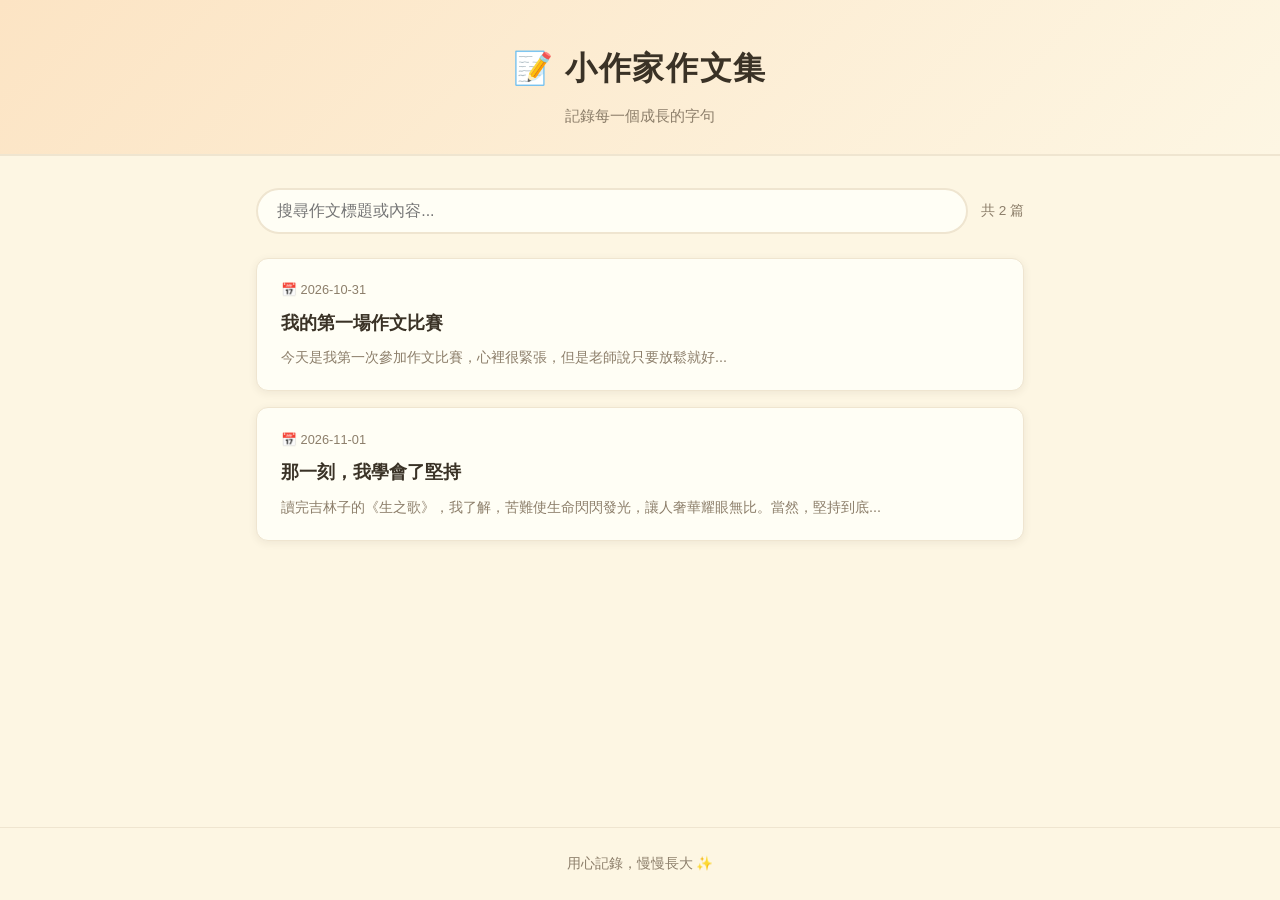
==== index.html @ 0690df0a "feat: Lucy-essays site with search" ====
<!DOCTYPE html>
<html lang="zh-Hant">
<head>
  <meta charset="UTF-8" />
  <meta name="viewport" content="width=device-width, initial-scale=1.0" />
  <title>小作家作文集</title>
  <link rel="stylesheet" href="css/style.css" />
</head>
<body>
  <header class="site-header">
    <h1>📝 小作家作文集</h1>
    <p class="subtitle">記錄每一個成長的字句</p>
  </header>

  <main class="container">
    <section class="search-bar">
      <input
        type="text"
        id="searchInput"
        placeholder="搜尋作文標題或內容..."
        autocomplete="off"
      />
      <span id="resultCount" class="result-count"></span>
    </section>

    <section id="essayList" class="essay-list"></section>

    <div id="noResult" class="no-result hidden">
      😕 找不到符合的作文，試試其他關鍵字？
    </div>
  </main>

  <footer class="site-footer">
    <p>用心記錄，慢慢長大 ✨</p>
  </footer>

  <script src="js/app.js"></script>
</body>
</html>
---- css/style.css ----
/* === 基礎 === */
* { box-sizing: border-box; margin: 0; padding: 0; }

:root {
  --bg: #fdf6e3;
  --card-bg: #fffef5;
  --text: #3a3226;
  --muted: #8c7e6a;
  --accent: #e8a87c;
  --accent2: #85cdca;
  --border: #efe5d0;
  --shadow: rgba(58, 50, 38, 0.08);
}

body {
  font-family: "Noto Sans TC", "PingFang TC", "Microsoft JhengHei", sans-serif;
  background: var(--bg);
  color: var(--text);
  line-height: 1.8;
  min-height: 100vh;
  display: flex;
  flex-direction: column;
}

/* === 頁首 === */
.site-header {
  text-align: center;
  padding: 2.5rem 1rem 1.5rem;
  background: linear-gradient(135deg, #fce4c4 0%, #fdf6e3 100%);
  border-bottom: 2px solid var(--border);
}

.site-header h1 {
  font-size: 2rem;
  letter-spacing: 0.05em;
}

.subtitle {
  color: var(--muted);
  margin-top: 0.3rem;
  font-size: 0.95rem;
}

/* === 內容 === */
.container {
  flex: 1;
  max-width: 800px;
  width: 100%;
  margin: 0 auto;
  padding: 2rem 1rem;
}

/* === 搜尋 === */
.search-bar {
  display: flex;
  align-items: center;
  gap: 0.8rem;
  margin-bottom: 1.5rem;
}

#searchInput {
  flex: 1;
  padding: 0.75rem 1.2rem;
  font-size: 1rem;
  border: 2px solid var(--border);
  border-radius: 2rem;
  background: var(--card-bg);
  outline: none;
  transition: border-color 0.2s;
  font-family: inherit;
}

#searchInput:focus {
  border-color: var(--accent);
}

.result-count {
  font-size: 0.85rem;
  color: var(--muted);
  white-space: nowrap;
}

/* === 作文卡片 === */
.essay-list {
  display: flex;
  flex-direction: column;
  gap: 1rem;
}

.essay-card {
  background: var(--card-bg);
  border: 1px solid var(--border);
  border-radius: 0.75rem;
  padding: 1.2rem 1.5rem;
  box-shadow: 0 2px 8px var(--shadow);
  cursor: pointer;
  transition: transform 0.15s, box-shadow 0.15s;
}

.essay-card:hover {
  transform: translateY(-2px);
  box-shadow: 0 4px 14px var(--shadow);
}

.essay-card .date {
  font-size: 0.8rem;
  color: var(--muted);
  margin-bottom: 0.3rem;
}

.essay-card h2 {
  font-size: 1.15rem;
  margin-bottom: 0.4rem;
  color: var(--text);
}

.essay-card .preview {
  font-size: 0.9rem;
  color: var(--muted);
  overflow: hidden;
  text-overflow: ellipsis;
  display: -webkit-box;
  -webkit-line-clamp: 2;
  -webkit-box-orient: vertical;
}

.essay-card .tag {
  display: inline-block;
  margin-top: 0.5rem;
  font-size: 0.75rem;
  padding: 0.15rem 0.6rem;
  border-radius: 1rem;
  background: #f5ead6;
  color: var(--muted);
}

/* === 內文頁 === */
.essay-detail {
  background: var(--card-bg);
  border: 1px solid var(--border);
  border-radius: 0.75rem;
  padding: 2rem;
  box-shadow: 0 2px 8px var(--shadow);
}

.essay-detail .back {
  display: inline-block;
  margin-bottom: 1rem;
  color: var(--accent);
  cursor: pointer;
  font-size: 0.9rem;
}

.essay-detail .date {
  font-size: 0.85rem;
  color: var(--muted);
  margin-bottom: 0.5rem;
}

.essay-detail h1 {
  font-size: 1.5rem;
  margin-bottom: 1.2rem;
}

.essay-detail .body {
  font-size: 1.05rem;
  line-height: 2;
  white-space: pre-wrap;
}

.essay-detail .image-container {
  margin: 1rem 0;
  text-align: center;
}

.essay-detail img {
  max-width: 100%;
  border-radius: 0.5rem;
  border: 1px solid var(--border);
}

.no-result {
  text-align: center;
  padding: 3rem 1rem;
  color: var(--muted);
  font-size: 1.1rem;
}

.hidden { display: none !important; }

/* === 頁尾 === */
.site-footer {
  text-align: center;
  padding: 1.5rem;
  font-size: 0.85rem;
  color: var(--muted);
  border-top: 1px solid var(--border);
}

/* === RWD === */
@media (max-width: 600px) {
  .site-header h1 { font-size: 1.5rem; }
  .essay-detail { padding: 1.2rem; }
}
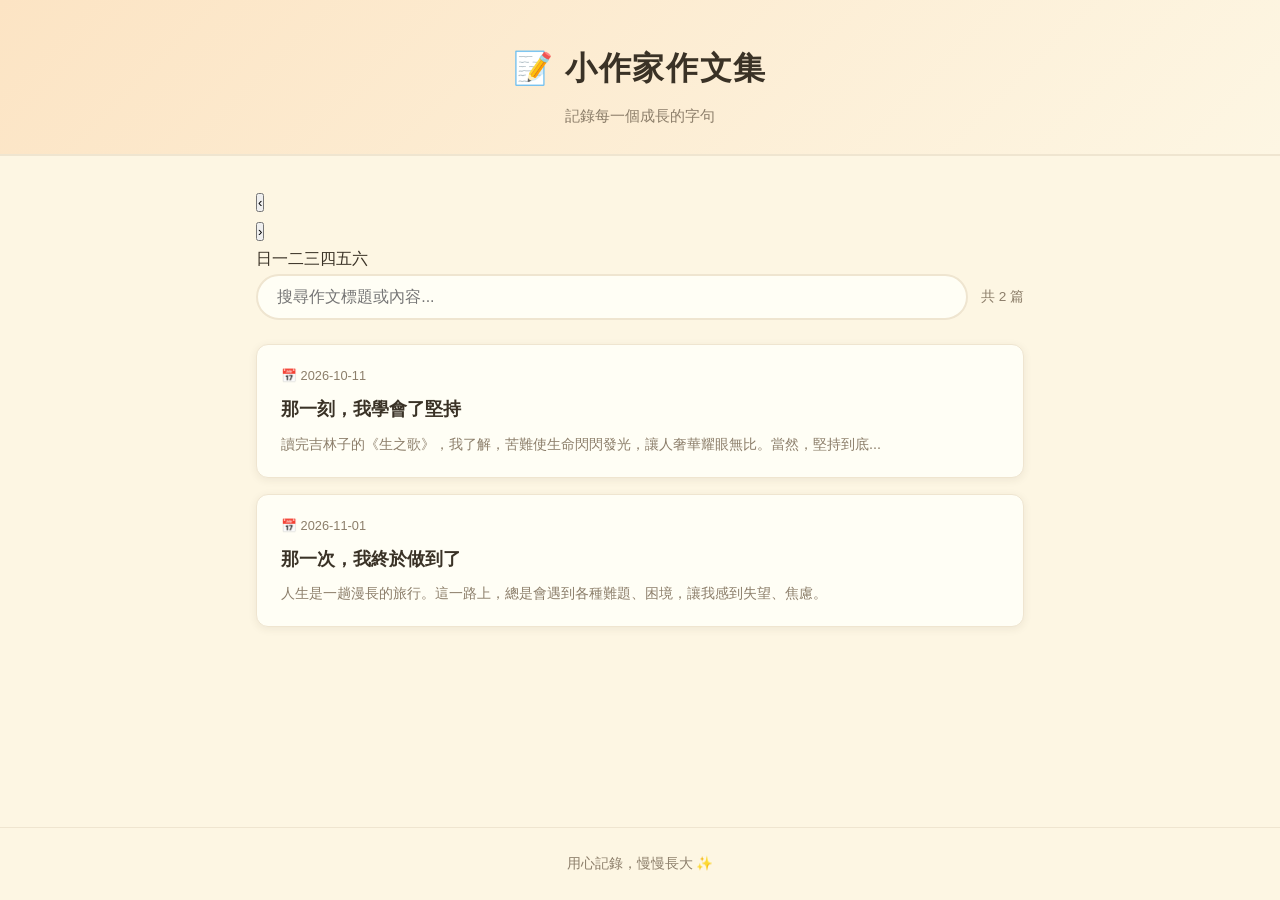
==== commit a5051559: "feat: add calendar sidebar to index.html" ====
--- a/index.html
+++ b/index.html
@@ -13,21 +13,36 @@
   </header>
 
   <main class="container">
-    <section class="search-bar">
-      <input
-        type="text"
-        id="searchInput"
-        placeholder="搜尋作文標題或內容..."
-        autocomplete="off"
-      />
-      <span id="resultCount" class="result-count"></span>
+    <aside class="calendar-sidebar">
+      <div class="calendar-header">
+        <button id="prevMonth" class="cal-nav">‹</button>
+        <h2 id="calMonthYear"></h2>
+        <button id="nextMonth" class="cal-nav">›</button>
+      </div>
+      <div class="calendar-weekdays">
+        <span>日</span><span>一</span><span>二</span><span>三</span><span>四</span><span>五</span><span>六</span>
+      </div>
+      <div id="calendarGrid" class="calendar-grid"></div>
+      <button id="calClearFilter" class="cal-clear hidden">顯示全部</button>
+    </aside>
+
+    <section class="main-content">
+      <section class="search-bar">
+        <input
+          type="text"
+          id="searchInput"
+          placeholder="搜尋作文標題或內容..."
+          autocomplete="off"
+        />
+        <span id="resultCount" class="result-count"></span>
+      </section>
+
+      <section id="essayList" class="essay-list"></section>
+
+      <div id="noResult" class="no-result hidden">
+        😕 找不到符合的作文，試試其他關鍵字？
+      </div>
     </section>
-
-    <section id="essayList" class="essay-list"></section>
-
-    <div id="noResult" class="no-result hidden">
-      😕 找不到符合的作文，試試其他關鍵字？
-    </div>
   </main>
 
   <footer class="site-footer">
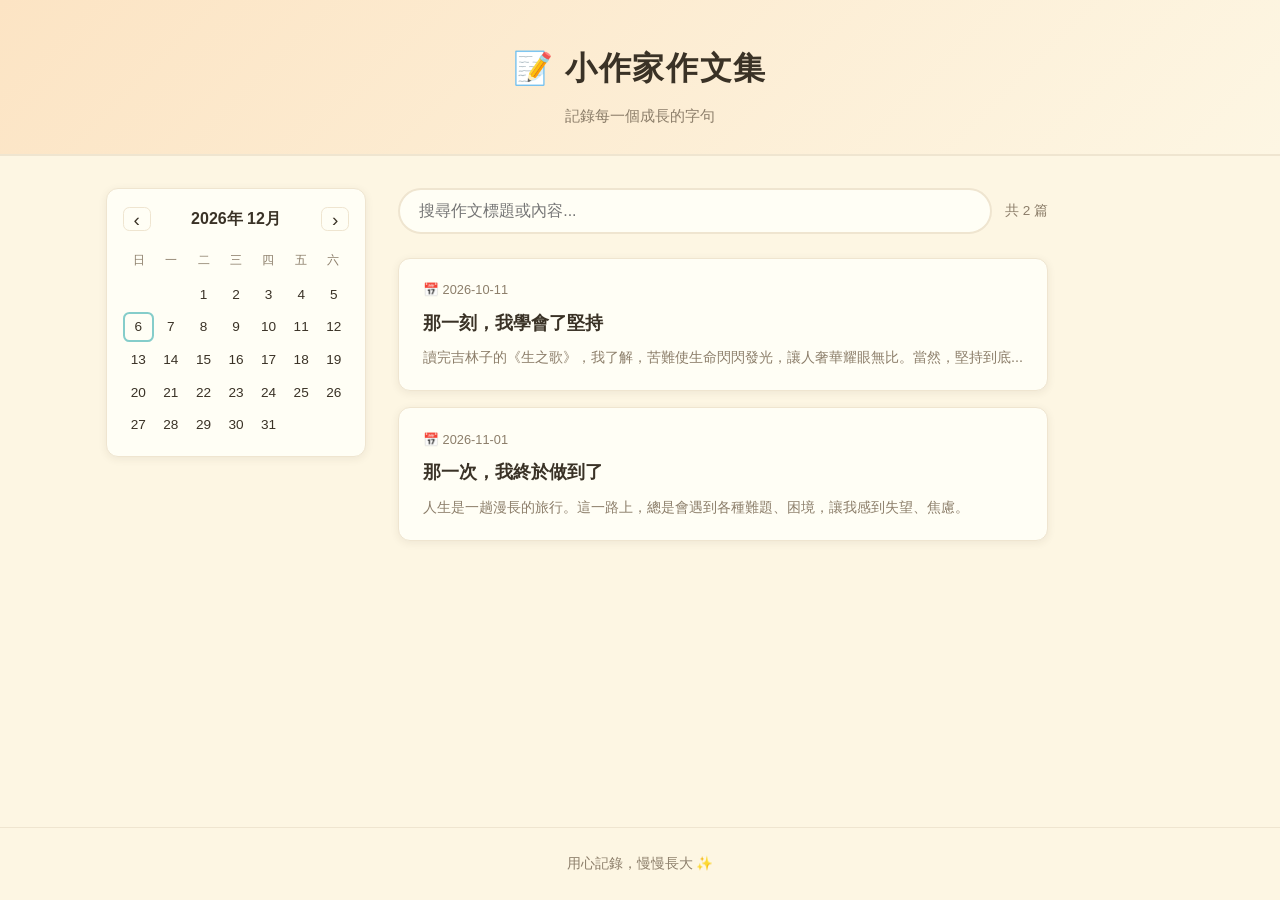
==== commit e1699efa: "chore: cache bust for calendar update" ====
--- a/index.html
+++ b/index.html
@@ -4,7 +4,7 @@
   <meta charset="UTF-8" />
   <meta name="viewport" content="width=device-width, initial-scale=1.0" />
   <title>小作家作文集</title>
-  <link rel="stylesheet" href="css/style.css" />
+  <link rel="stylesheet" href="css/style.css?v=2" />
 </head>
 <body>
   <header class="site-header">
@@ -49,6 +49,6 @@
     <p>用心記錄，慢慢長大 ✨</p>
   </footer>
 
-  <script src="js/app.js"></script>
+  <script src="js/app.js?v=2"></script>
 </body>
 </html>
--- a/css/style.css
+++ b/css/style.css
@@ -44,11 +44,143 @@
 /* === 內容 === */
 .container {
   flex: 1;
-  max-width: 800px;
+  max-width: 1100px;
   width: 100%;
   margin: 0 auto;
   padding: 2rem 1rem;
-}
+  display: flex;
+  gap: 2rem;
+  align-items: flex-start;
+}
+
+/* === 日曆側欄 === */
+.calendar-sidebar {
+  width: 260px;
+  min-width: 260px;
+  background: var(--card-bg);
+  border: 1px solid var(--border);
+  border-radius: 0.75rem;
+  padding: 1rem;
+  box-shadow: 0 2px 8px var(--shadow);
+  position: sticky;
+  top: 1rem;
+}
+
+.calendar-header {
+  display: flex;
+  align-items: center;
+  justify-content: space-between;
+  margin-bottom: 0.8rem;
+}
+
+.calendar-header h2 {
+  font-size: 1rem;
+  color: var(--text);
+}
+
+.cal-nav {
+  background: none;
+  border: 1px solid var(--border);
+  border-radius: 0.4rem;
+  color: var(--text);
+  cursor: pointer;
+  font-size: 1.2rem;
+  padding: 0.1rem 0.6rem;
+  line-height: 1;
+}
+
+.cal-nav:hover {
+  background: #f5ead6;
+}
+
+.calendar-weekdays {
+  display: grid;
+  grid-template-columns: repeat(7, 1fr);
+  text-align: center;
+  font-size: 0.75rem;
+  color: var(--muted);
+  margin-bottom: 0.3rem;
+}
+
+.calendar-weekdays span {
+  padding: 0.2rem 0;
+}
+
+.calendar-grid {
+  display: grid;
+  grid-template-columns: repeat(7, 1fr);
+  gap: 2px;
+}
+
+.cal-day {
+  aspect-ratio: 1;
+  display: flex;
+  align-items: center;
+  justify-content: center;
+  font-size: 0.85rem;
+  border-radius: 0.4rem;
+  cursor: pointer;
+  color: var(--text);
+  position: relative;
+  background: transparent;
+  border: none;
+  width: 100%;
+}
+
+.cal-day:hover:not(.empty):not(.header-month) {
+  background: #f5ead6;
+}
+
+.cal-day.empty {
+  cursor: default;
+  color: transparent;
+}
+
+.cal-day.header-month {
+  color: var(--muted);
+  cursor: default;
+  font-size: 0.75rem;
+}
+
+.cal-day.has-essay {
+  font-weight: bold;
+  color: #fff;
+  background: var(--accent);
+  border-radius: 50%;
+}
+
+.cal-day.has-essay:hover {
+  background: #d49a6c;
+}
+
+.cal-day.today {
+  outline: 2px solid var(--accent2);
+  outline-offset: -2px;
+}
+
+.cal-day.selected {
+  background: var(--accent2) !important;
+  color: #fff !important;
+}
+
+.cal-clear {
+  display: block;
+  width: 100%;
+  margin-top: 0.8rem;
+  padding: 0.5rem;
+  background: #f5ead6;
+  border: 1px solid var(--border);
+  border-radius: 0.4rem;
+  color: var(--muted);
+  cursor: pointer;
+  font-size: 0.85rem;
+}
+
+.cal-clear:hover {
+  background: #efe5d0;
+}
+
+.hidden { display: none !important; }
 
 /* === 搜尋 === */
 .search-bar {
@@ -201,4 +333,12 @@
 @media (max-width: 600px) {
   .site-header h1 { font-size: 1.5rem; }
   .essay-detail { padding: 1.2rem; }
-}
+  .container {
+    flex-direction: column;
+  }
+  .calendar-sidebar {
+    width: 100%;
+    min-width: auto;
+    position: static;
+  }
+}
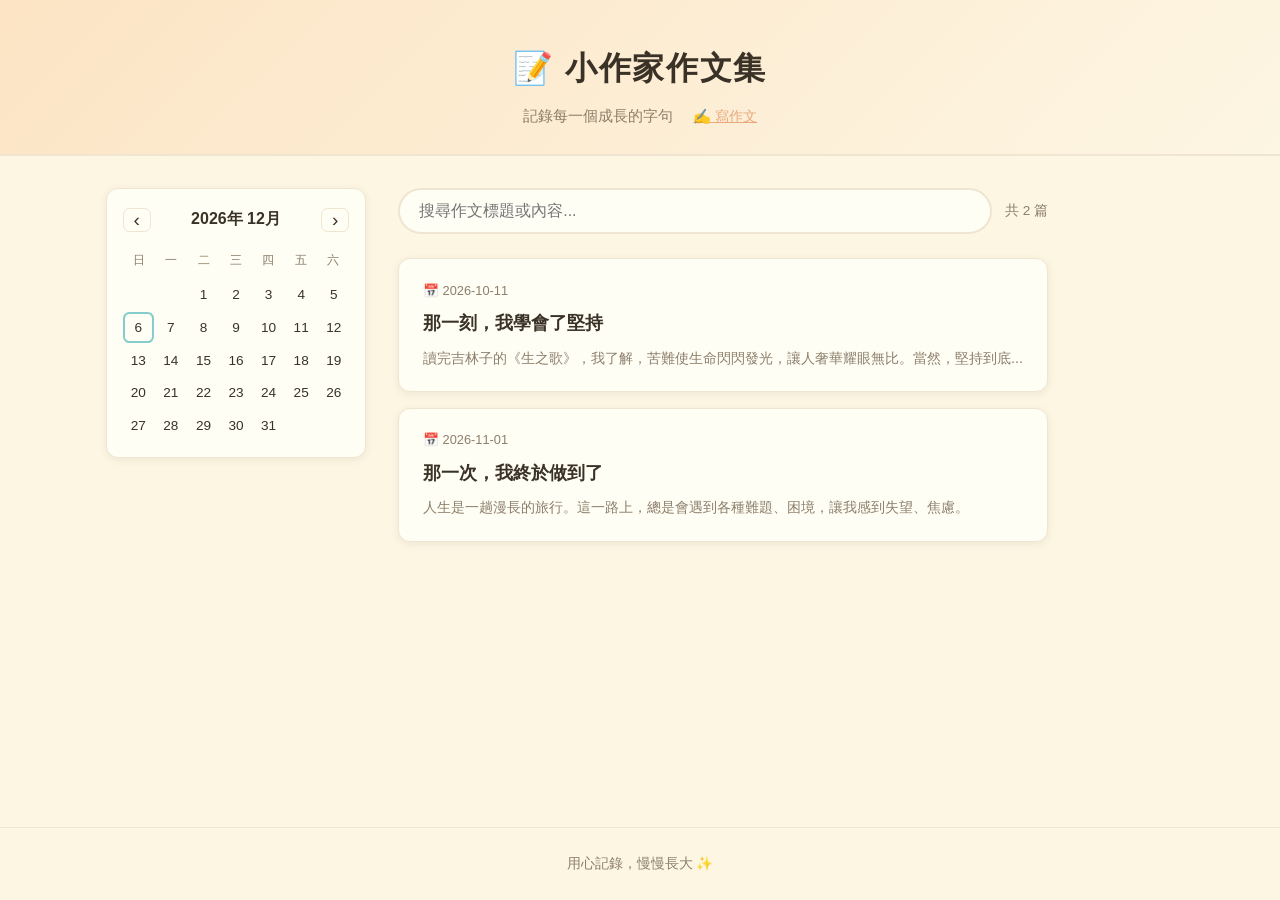
==== commit f6663edb: "add/update index.html" ====
--- a/index.html
+++ b/index.html
@@ -9,7 +9,10 @@
 <body>
   <header class="site-header">
     <h1>📝 小作家作文集</h1>
-    <p class="subtitle">記錄每一個成長的字句</p>
+    <p class="subtitle">
+      記錄每一個成長的字句
+      <a href="write.html" style="margin-left:1rem;font-size:0.9rem;color:var(--accent);">✍️ 寫作文</a>
+    </p>
   </header>
 
   <main class="container">
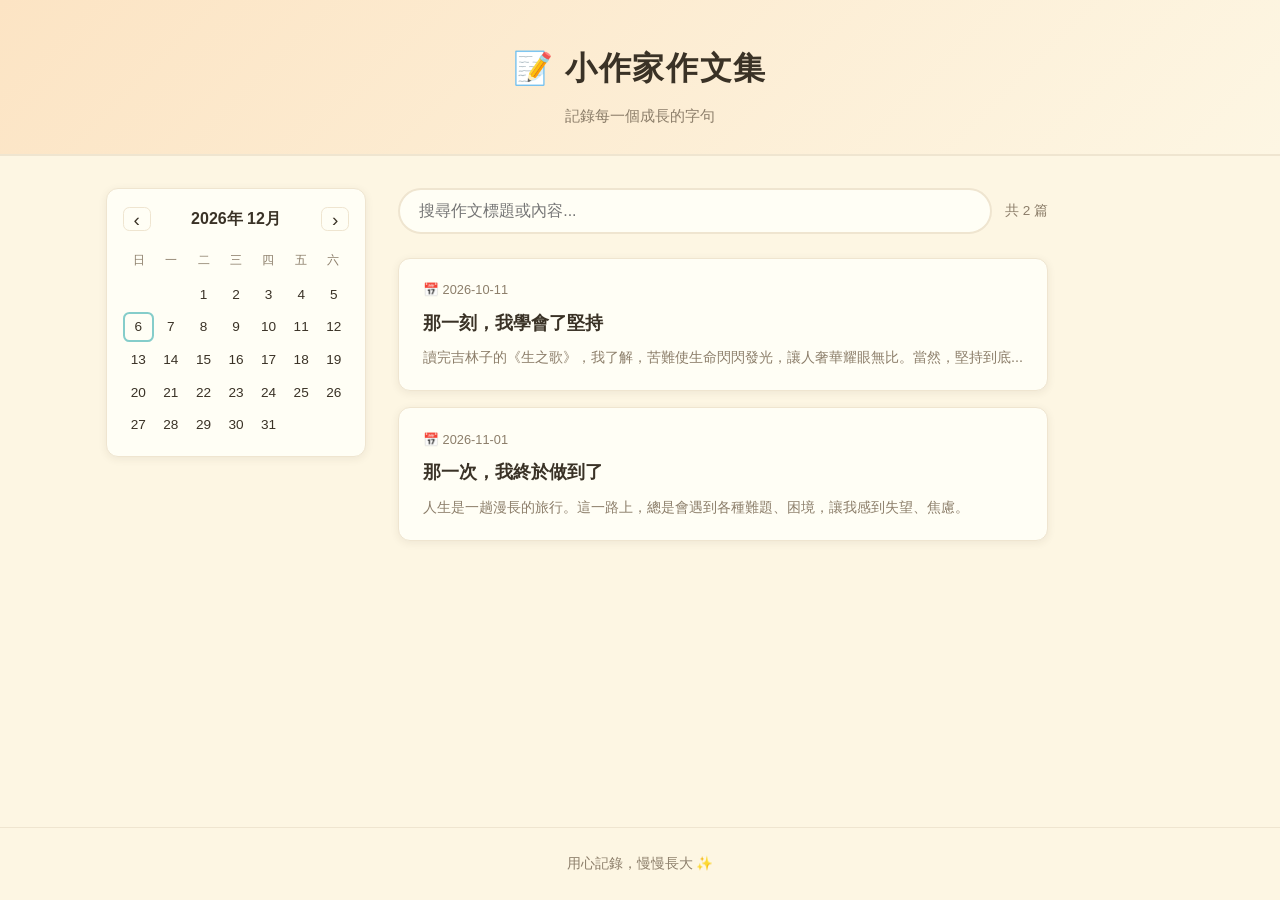
==== commit 8cd250f7: "remove write link from header" ====
--- a/index.html
+++ b/index.html
@@ -9,10 +9,7 @@
 <body>
   <header class="site-header">
     <h1>📝 小作家作文集</h1>
-    <p class="subtitle">
-      記錄每一個成長的字句
-      <a href="write.html" style="margin-left:1rem;font-size:0.9rem;color:var(--accent);">✍️ 寫作文</a>
-    </p>
+    <p class="subtitle">記錄每一個成長的字句</p>
   </header>
 
   <main class="container">
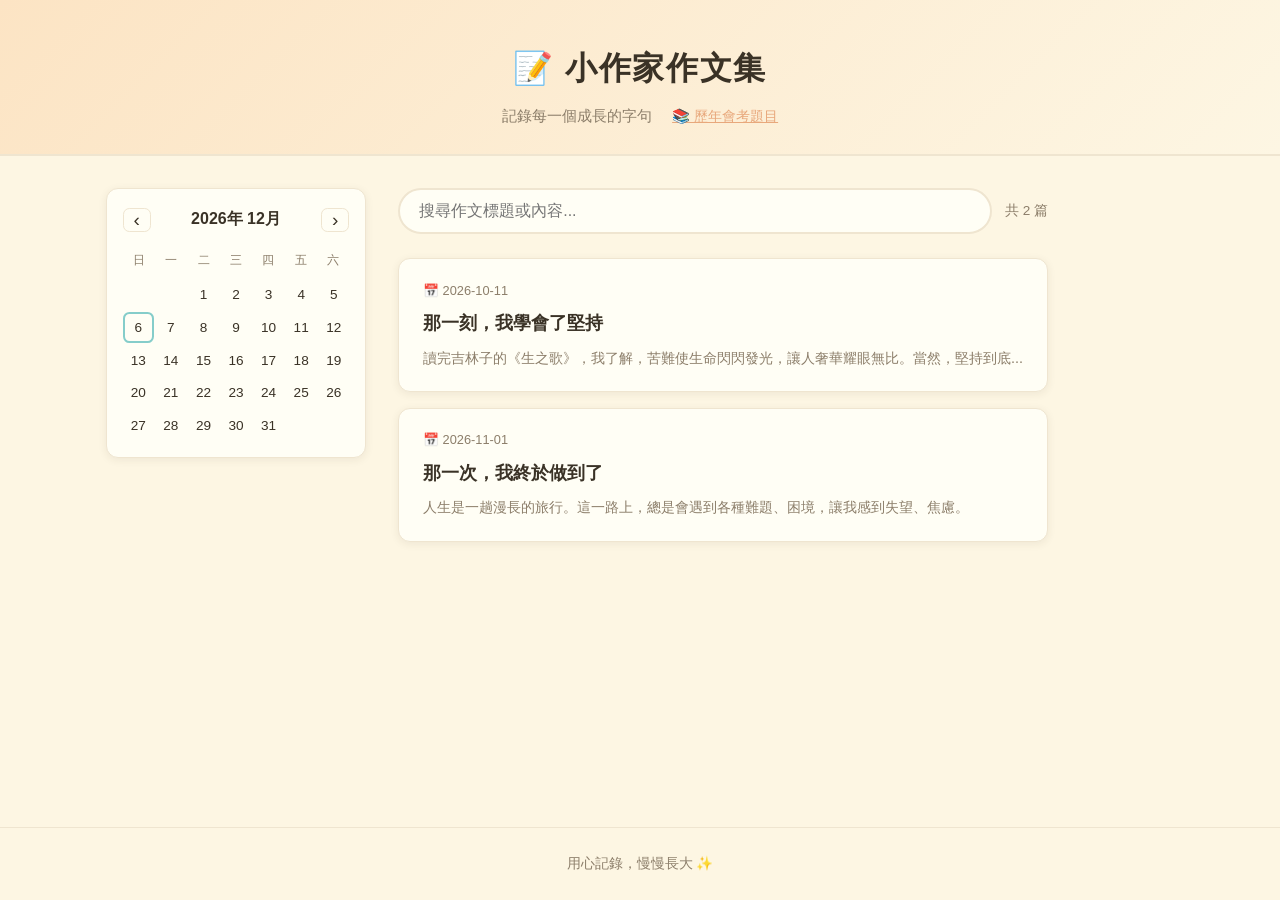
==== commit 3ea83a51: "add exam section: index.html" ====
--- a/index.html
+++ b/index.html
@@ -9,7 +9,10 @@
 <body>
   <header class="site-header">
     <h1>📝 小作家作文集</h1>
-    <p class="subtitle">記錄每一個成長的字句</p>
+    <p class="subtitle">
+      記錄每一個成長的字句
+      <a href="exam.html" style="margin-left:1rem;font-size:0.9rem;color:var(--accent);">📚 歷年會考題目</a>
+    </p>
   </header>
 
   <main class="container">
